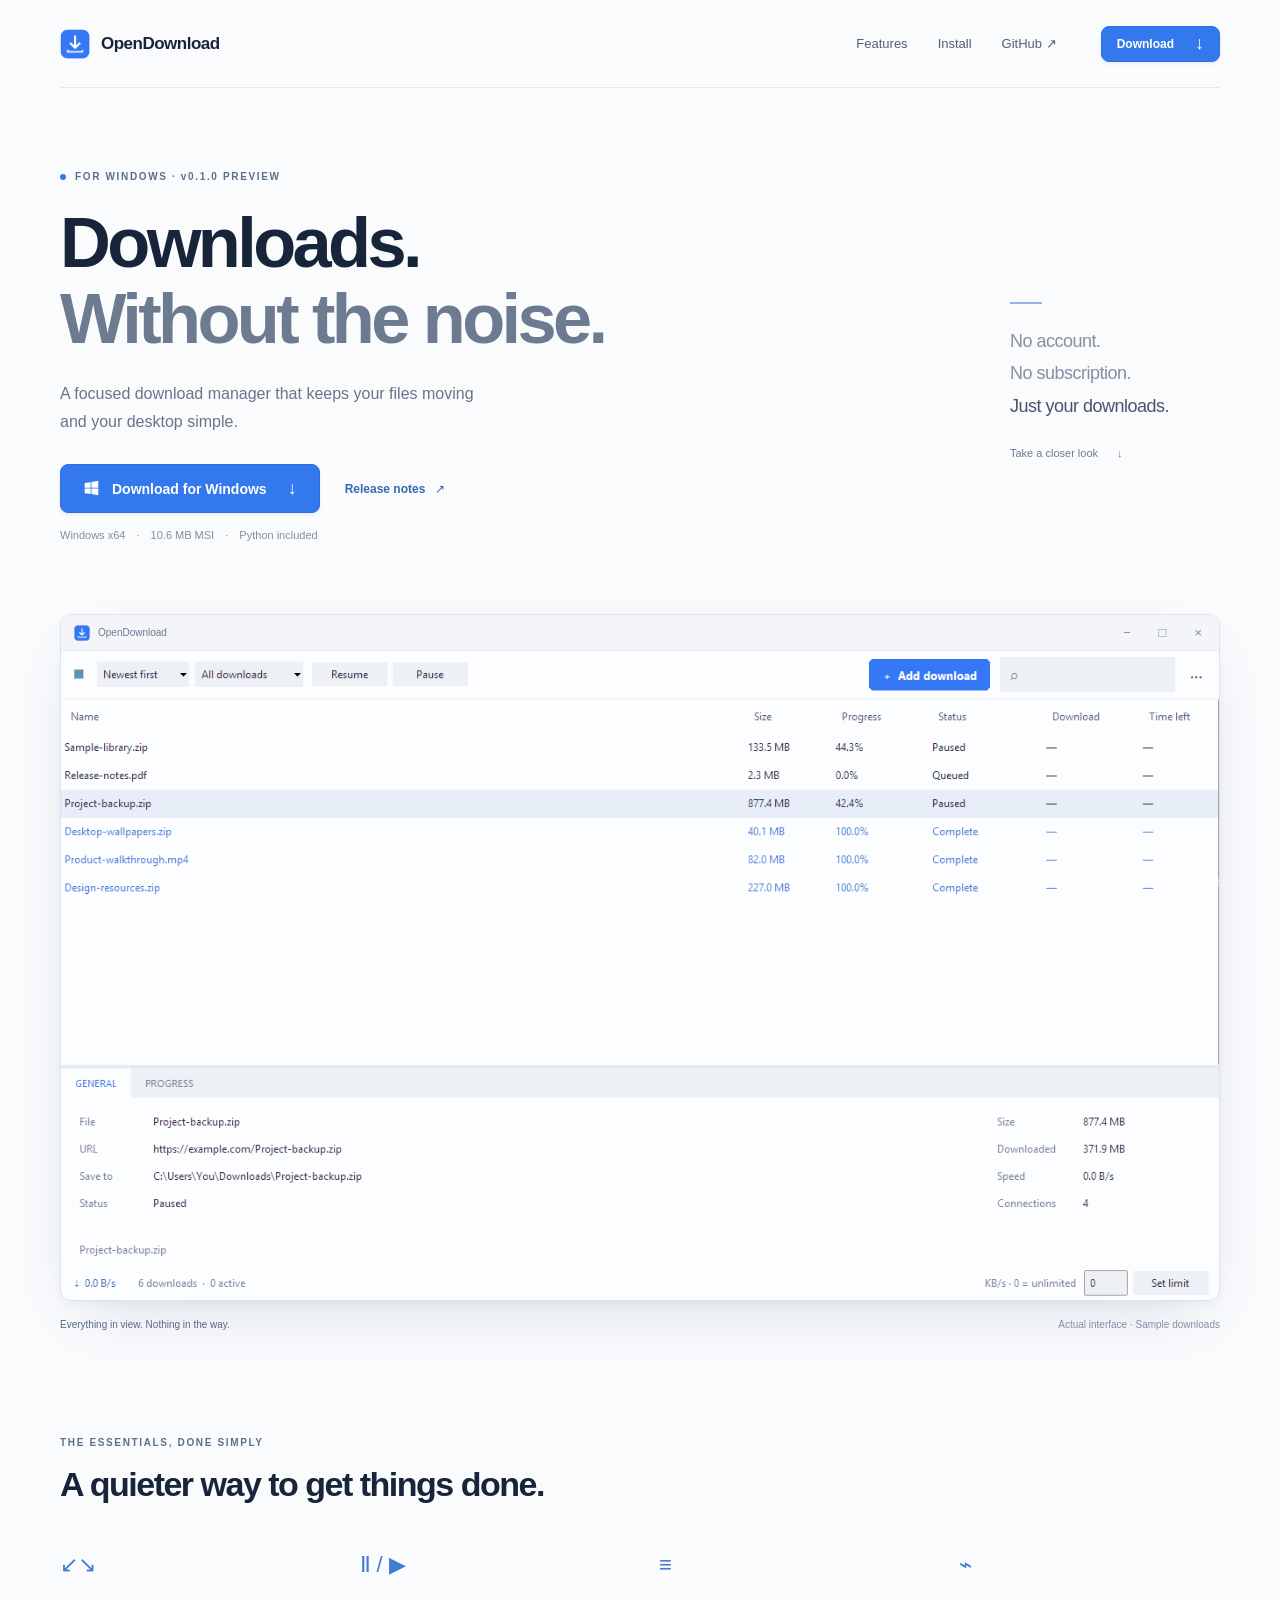
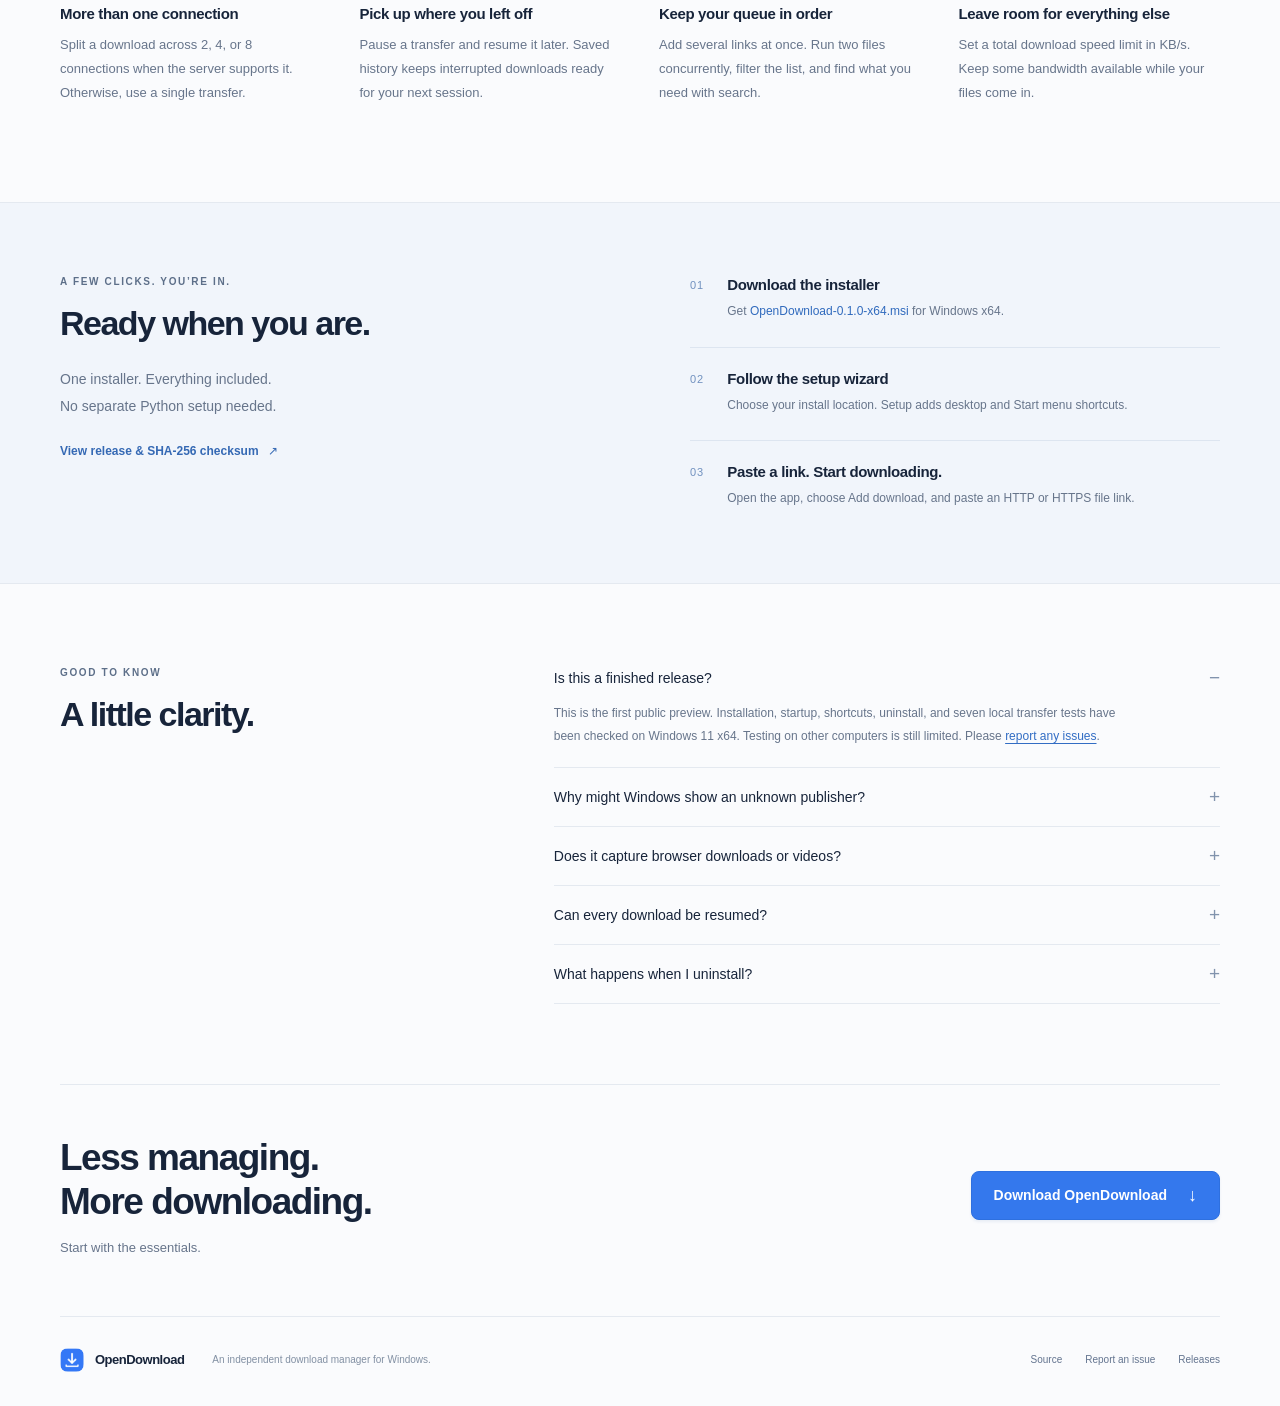
==== docs/index.html @ 3f3a4b5b "Publish OpenDownload preview source and project website" ====
<!doctype html>
<html lang="en">
<head>
  <meta charset="utf-8">
  <meta name="viewport" content="width=device-width, initial-scale=1">
  <meta name="theme-color" content="#fafbfd">
  <meta name="description" content="OpenDownload is a compact Windows download manager with segmented transfers, pause and resume, queues, and speed limits. No account or subscription.">
  <meta property="og:title" content="OpenDownload — Downloads, without the noise.">
  <meta property="og:description" content="A small, focused download manager for Windows. No account. No subscription.">
  <meta property="og:type" content="website">
  <title>OpenDownload — Downloads, without the noise.</title>
  <link rel="icon" href="assets/icon.png" type="image/png">
  <link rel="stylesheet" href="style.css">
</head>
<body>
  <a class="skip" href="#main">Skip to content</a>
  <header class="site-header wrap">
    <a class="brand" href="./" aria-label="OpenDownload home"><img src="assets/icon.png" width="30" height="30" alt="">OpenDownload</a>
    <nav aria-label="Main navigation"><a href="#features">Features</a><a href="#install">Install</a><a href="https://github.com/spatsariya/OpenDownload">GitHub <span aria-hidden="true">↗</span></a></nav>
    <a class="button small" href="https://github.com/spatsariya/OpenDownload/releases/download/v0.1.0/OpenDownload-0.1.0-x64.msi">Download <span aria-hidden="true">↓</span></a>
  </header>
  <main id="main">
    <section class="hero wrap" aria-labelledby="hero-title">
      <div class="hero-copy">
        <p class="eyebrow"><span class="dot"></span> FOR WINDOWS · v0.1.0 PREVIEW</p>
        <h1 id="hero-title">Downloads.<br><span>Without the noise.</span></h1>
        <p class="intro">A focused download manager that keeps your files moving and your desktop simple.</p>
        <div class="hero-actions"><a class="button" href="https://github.com/spatsariya/OpenDownload/releases/download/v0.1.0/OpenDownload-0.1.0-x64.msi"><svg viewBox="0 0 20 20" aria-hidden="true"><path d="M2 3.5 9 2.5V9H2zm8-1.1L18 1v8h-8zM2 10h7v6.5l-7-1zm8 0h8v8l-8-1.4z" fill="currentColor"/></svg>Download for Windows <span aria-hidden="true">↓</span></a><a class="text-link" href="https://github.com/spatsariya/OpenDownload/releases/tag/v0.1.0">Release notes <span aria-hidden="true">↗</span></a></div>
        <p class="download-meta">Windows x64 <span>·</span> 10.6 MB MSI <span>·</span> Python included</p>
      </div>
      <div class="hero-note"><span class="note-line"></span><p>No account.<br>No subscription.<br><strong>Just your downloads.</strong></p><a href="#preview">Take a closer look <span aria-hidden="true">↓</span></a></div>
    </section>
    <section class="preview wrap" id="preview" aria-label="Application preview">
      <div class="app-window"><div class="window-bar"><img src="assets/icon.png" alt="" width="16" height="16"><span>OpenDownload</span><div class="window-controls" aria-hidden="true"><span>−</span><span>□</span><span>×</span></div></div><img class="app-shot" src="assets/app-preview.png" width="1320" height="740" alt="OpenDownload's compact interface showing a download list, file sizes, status, search, and a details pane with sample downloads."></div>
      <div class="preview-caption"><span>Everything in view. Nothing in the way.</span><span>Actual interface · Sample downloads</span></div>
    </section>
    <section class="features wrap" id="features" aria-labelledby="features-title">
      <div class="section-heading"><p class="eyebrow">THE ESSENTIALS, DONE SIMPLY</p><h2 id="features-title">A quieter way to get things done.</h2></div>
      <div class="feature-grid">
        <article><span class="feature-icon" aria-hidden="true">↙↘</span><h3>More than one connection</h3><p>Split a download across 2, 4, or 8 connections when the server supports it. Otherwise, use a single transfer.</p></article>
        <article><span class="feature-icon" aria-hidden="true">Ⅱ / ▶</span><h3>Pick up where you left off</h3><p>Pause a transfer and resume it later. Saved history keeps interrupted downloads ready for your next session.</p></article>
        <article><span class="feature-icon" aria-hidden="true">≡</span><h3>Keep your queue in order</h3><p>Add several links at once. Run two files concurrently, filter the list, and find what you need with search.</p></article>
        <article><span class="feature-icon" aria-hidden="true">⌁</span><h3>Leave room for everything else</h3><p>Set a total download speed limit in KB/s. Keep some bandwidth available while your files come in.</p></article>
      </div>
    </section>
    <section class="install-section" id="install" aria-labelledby="install-title"><div class="wrap install-layout">
      <div><p class="eyebrow">A FEW CLICKS. YOU’RE IN.</p><h2 id="install-title">Ready when you are.</h2><p class="install-intro">One installer. Everything included.<br>No separate Python setup needed.</p><a class="text-link" href="https://github.com/spatsariya/OpenDownload/releases/tag/v0.1.0">View release &amp; SHA-256 checksum <span aria-hidden="true">↗</span></a></div>
      <ol class="steps"><li><span class="step-number">01</span><div><h3>Download the installer</h3><p>Get <a href="https://github.com/spatsariya/OpenDownload/releases/download/v0.1.0/OpenDownload-0.1.0-x64.msi">OpenDownload-0.1.0-x64.msi</a> for Windows x64.</p></div></li><li><span class="step-number">02</span><div><h3>Follow the setup wizard</h3><p>Choose your install location. Setup adds desktop and Start menu shortcuts.</p></div></li><li><span class="step-number">03</span><div><h3>Paste a link. Start downloading.</h3><p>Open the app, choose Add download, and paste an HTTP or HTTPS file link.</p></div></li></ol>
    </div></section>
    <section class="faq wrap" aria-labelledby="faq-title"><div><p class="eyebrow">GOOD TO KNOW</p><h2 id="faq-title">A little clarity.</h2></div><div class="questions">
      <details open><summary>Is this a finished release?</summary><p>This is the first public preview. Installation, startup, shortcuts, uninstall, and seven local transfer tests have been checked on Windows 11 x64. Testing on other computers is still limited. Please <a href="https://github.com/spatsariya/OpenDownload/issues">report any issues</a>.</p></details>
      <details><summary>Why might Windows show an unknown publisher?</summary><p>The installer and app are unsigned. There is no paid code-signing certificate. Download from this project's GitHub release and compare the SHA-256 checksum if you want to verify the file. A matching checksum verifies the downloaded bytes; it is not a security certification.</p></details>
      <details><summary>Does it capture browser downloads or videos?</summary><p>Not in this preview. Add direct HTTP or HTTPS file links manually. Browser interception, authenticated browser sessions, video extraction, scheduled starts, and automatic retries are not included.</p></details>
      <details><summary>Can every download be resumed?</summary><p>Resume and segmented transfers depend on the server's range support and file validators. If the remote file changes, OpenDownload starts fresh to avoid combining different versions. Some links restart instead of resuming.</p></details>
      <details><summary>What happens when I uninstall?</summary><p>Uninstall from Windows Settings → Apps → Installed apps → OpenDownload. Your downloaded files and history are preserved. History is stored locally under <code>%LOCALAPPDATA%\OpenDownload</code>. Download URLs, including private signed links, are saved in that local history.</p></details>
    </div></section>
    <section class="final-cta wrap"><div><h2>Less managing.<br>More downloading.</h2><p>Start with the essentials.</p></div><a class="button" href="https://github.com/spatsariya/OpenDownload/releases/download/v0.1.0/OpenDownload-0.1.0-x64.msi">Download OpenDownload <span aria-hidden="true">↓</span></a></section>
  </main>
  <footer class="wrap"><a class="brand" href="./"><img src="assets/icon.png" alt="" width="24" height="24">OpenDownload</a><p>An independent download manager for Windows.</p><div><a href="https://github.com/spatsariya/OpenDownload">Source</a><a href="https://github.com/spatsariya/OpenDownload/issues">Report an issue</a><a href="https://github.com/spatsariya/OpenDownload/releases">Releases</a></div></footer>
</body>
</html>
---- docs/style.css ----
:root{--ink:#17243a;--muted:#67758b;--blue:#3478ed;--line:#e4e9f0;--paper:#fafbfd}*{box-sizing:border-box}html{scroll-behavior:smooth;scroll-padding-top:28px}body{margin:0;background:var(--paper);color:var(--ink);font-family:Inter,"Segoe UI",Arial,sans-serif;-webkit-font-smoothing:antialiased}a{color:inherit;text-decoration:none}a:hover{color:var(--blue)}button,a,summary{-webkit-tap-highlight-color:transparent}a:focus-visible,summary:focus-visible{outline:3px solid #75a8ff;outline-offset:5px;border-radius:4px}.wrap{width:min(1160px,calc(100% - 80px));margin-inline:auto}.site-header{height:88px;display:flex;align-items:center;gap:40px;border-bottom:1px solid var(--line)}.brand{display:inline-flex;align-items:center;gap:11px;font-weight:650;font-size:17px;letter-spacing:-.5px}.brand img{border-radius:8px}.site-header nav{display:flex;gap:30px;margin-left:auto;font-size:13px;color:#526078}.site-header .button{margin-left:4px}.button{display:inline-flex;align-items:center;justify-content:center;gap:12px;min-height:49px;padding:0 22px;background:var(--blue);border:1px solid #2e70df;color:#fff;border-radius:8px;font-size:14px;font-weight:550;box-shadow:0 2px 3px #194e9b14;transition:background .15s,transform .15s}.button:hover{color:white;background:#2468db;transform:translateY(-1px)}.button svg{width:17px;height:17px}.button.small{min-height:36px;padding-inline:15px;font-size:12px}.button>span:last-child{margin-left:9px;font-size:18px}.hero{display:flex;justify-content:space-between;align-items:center;gap:50px;padding-top:83px;padding-bottom:51px}.eyebrow{display:flex;align-items:center;gap:9px;font-size:10px;font-weight:650;letter-spacing:1.65px;color:#5d6f89;margin:0 0 23px}.dot{width:6px;height:6px;border-radius:50%;background:var(--blue)}h1{font-weight:600;font-size:clamp(44px,5.5vw,72px);line-height:1.08;letter-spacing:-3.6px;margin:0 0 23px}h1 span{color:#6d7b91}.intro{font-size:16px;line-height:1.75;max-width:440px;color:var(--muted);margin-bottom:28px}.hero-actions{display:flex;align-items:center;gap:25px}.text-link{font-size:12px;font-weight:550;color:#3569b4}.text-link span{margin-left:6px}.download-meta{font-size:11px;color:#8290a4;margin-top:16px}.download-meta span{padding:0 8px}.hero-note{padding:40px 0 0 35px;flex:0 0 245px}.note-line{display:block;width:32px;height:2px;background:#91b5eb;margin-bottom:21px}.hero-note p{font-size:18px;line-height:1.8;letter-spacing:-.5px;color:#8490a2;margin:0 0 21px}.hero-note strong{font-weight:500;color:#45556f}.hero-note a{font-size:11px;color:#6a7d98}.hero-note a span{margin-left:16px}.preview{padding-top:11px}.app-window{overflow:hidden;border:1px solid #dce3ed;border-radius:11px;background:white;box-shadow:0 24px 64px -25px #213f7033,0 3px 8px #263b5808}.window-bar{height:36px;background:#f3f5f9;display:flex;align-items:center;gap:8px;padding-left:13px;font-size:10px;color:#6c7b91;border-bottom:1px solid #e4e9f0}.window-controls{margin-left:auto;display:flex;align-items:center;gap:28px;padding-right:17px;font-size:13px;color:#8190a3}.app-shot{display:block;width:100%;height:auto}.preview-caption{display:flex;justify-content:space-between;gap:15px;font-size:10px;color:#8390a4;margin-top:18px}.preview-caption span:first-child{color:#586980}.features{padding-top:107px;padding-bottom:97px}.section-heading .eyebrow{margin-bottom:16px}h2{font-size:34px;letter-spacing:-1.5px;line-height:1.2;font-weight:550;margin:0}h3{font-size:15px;letter-spacing:-.35px;font-weight:600}.feature-grid{display:grid;grid-template-columns:repeat(4,1fr);gap:38px;margin-top:47px}.feature-icon{display:block;height:35px;font-size:22px;color:#427bd0;font-weight:500}.feature-grid h3{margin:18px 0 11px}.feature-grid p{font-size:13px;line-height:1.85;color:var(--muted);margin:0}.install-section{border-block:1px solid var(--line);background:#f1f5fb;padding:73px 0}.install-layout{display:grid;grid-template-columns:1fr 1fr;gap:100px}.install-layout .eyebrow{margin-bottom:16px}.install-intro{font-size:14px;line-height:1.9;color:var(--muted);margin:22px 0}.steps{list-style:none;padding:0;margin:0}.steps li{display:flex;gap:23px;padding:0 0 24px;margin:0 0 22px;border-bottom:1px solid #dde5f0}.steps li:last-child{margin:0;padding:0;border:0}.step-number{font-size:11px;letter-spacing:1px;color:#7191bf;padding-top:3px}.steps h3{margin:0 0 8px}.steps p{font-size:12px;line-height:1.8;color:var(--muted);margin:0}.steps a{color:#306abd;overflow-wrap:anywhere}.faq{padding-top:83px;padding-bottom:80px;display:grid;grid-template-columns:1fr 1.65fr;gap:90px}.faq .eyebrow{margin-bottom:16px}.questions details{border-bottom:1px solid var(--line);padding:18px 0}.questions details:first-child{padding-top:0}summary{display:flex;align-items:center;justify-content:space-between;gap:20px;list-style:none;cursor:pointer;font-size:14px;font-weight:500}summary::-webkit-details-marker{display:none}summary::after{content:'+';font-size:19px;font-weight:400;color:#8193ad}details[open] summary::after{content:'−'}details p{font-size:12px;color:var(--muted);line-height:1.9;max-width:580px;margin:13px 24px 1px 0}details p a{color:#326dc4;text-decoration:underline;text-underline-offset:3px}code{font-size:11px;overflow-wrap:anywhere}.final-cta{padding:51px 0 61px;border-top:1px solid var(--line);display:flex;align-items:center;justify-content:space-between}.final-cta h2{font-size:37px}.final-cta p{font-size:13px;color:var(--muted);margin:16px 0 0}footer{border-top:1px solid var(--line);padding:27px 0 31px;display:flex;align-items:center;gap:28px}footer .brand{font-size:13px}footer p{font-size:10px;color:#8290a3}footer>div{margin-left:auto;display:flex;gap:23px;font-size:10px;color:#63748f}.skip{position:absolute;top:-80px;left:20px;padding:10px;background:white;z-index:10}.skip:focus{top:12px}@media(min-width:1450px){.hero{padding-top:100px}}@media(max-width:900px){.wrap{width:calc(100% - 48px)}.hero-note{flex-basis:180px;padding-left:0}.feature-grid{grid-template-columns:repeat(2,1fr);gap:36px}.install-layout{gap:45px}.faq{gap:40px}h1{letter-spacing:-2.5px}footer p{display:none}}@media(max-width:620px){.wrap{width:calc(100% - 36px)}.site-header{height:73px;gap:12px}.brand{font-size:15px}.site-header nav{gap:14px;font-size:11px}.site-header nav a:first-child,.site-header .button{display:none}.hero{padding-top:52px;padding-bottom:33px}.hero-note{display:none}h1{font-size:46px;letter-spacing:-2.7px}.intro{font-size:14px}.hero-actions{gap:17px;flex-wrap:wrap}.button{font-size:12px;padding-inline:17px}.download-meta{font-size:10px}.download-meta span{padding-inline:4px}.preview-caption{font-size:9px}.preview-caption span:first-child{display:none}.window-bar{height:27px}.app-window{border-radius:7px}.features{padding-top:66px;padding-bottom:57px}h2{font-size:28px;letter-spacing:-1.1px}.eyebrow{font-size:9px;letter-spacing:1.2px}.feature-grid{gap:30px 23px;margin-top:34px}.feature-grid h3{font-size:13px}.feature-grid p{font-size:12px}.install-section{padding:49px 0}.install-layout{grid-template-columns:1fr;gap:36px}.faq{grid-template-columns:1fr;gap:32px;padding-top:51px;padding-bottom:52px}.final-cta{padding:36px 0;gap:24px;align-items:flex-start;flex-direction:column}.final-cta h2{font-size:32px}footer{gap:15px;align-items:flex-start}footer>div{gap:12px;flex-wrap:wrap;justify-content:flex-end}footer .brand{font-size:11px;white-space:nowrap}}@media(prefers-reduced-motion:reduce){html{scroll-behavior:auto}.button{transition:none}.button:hover{transform:none}}
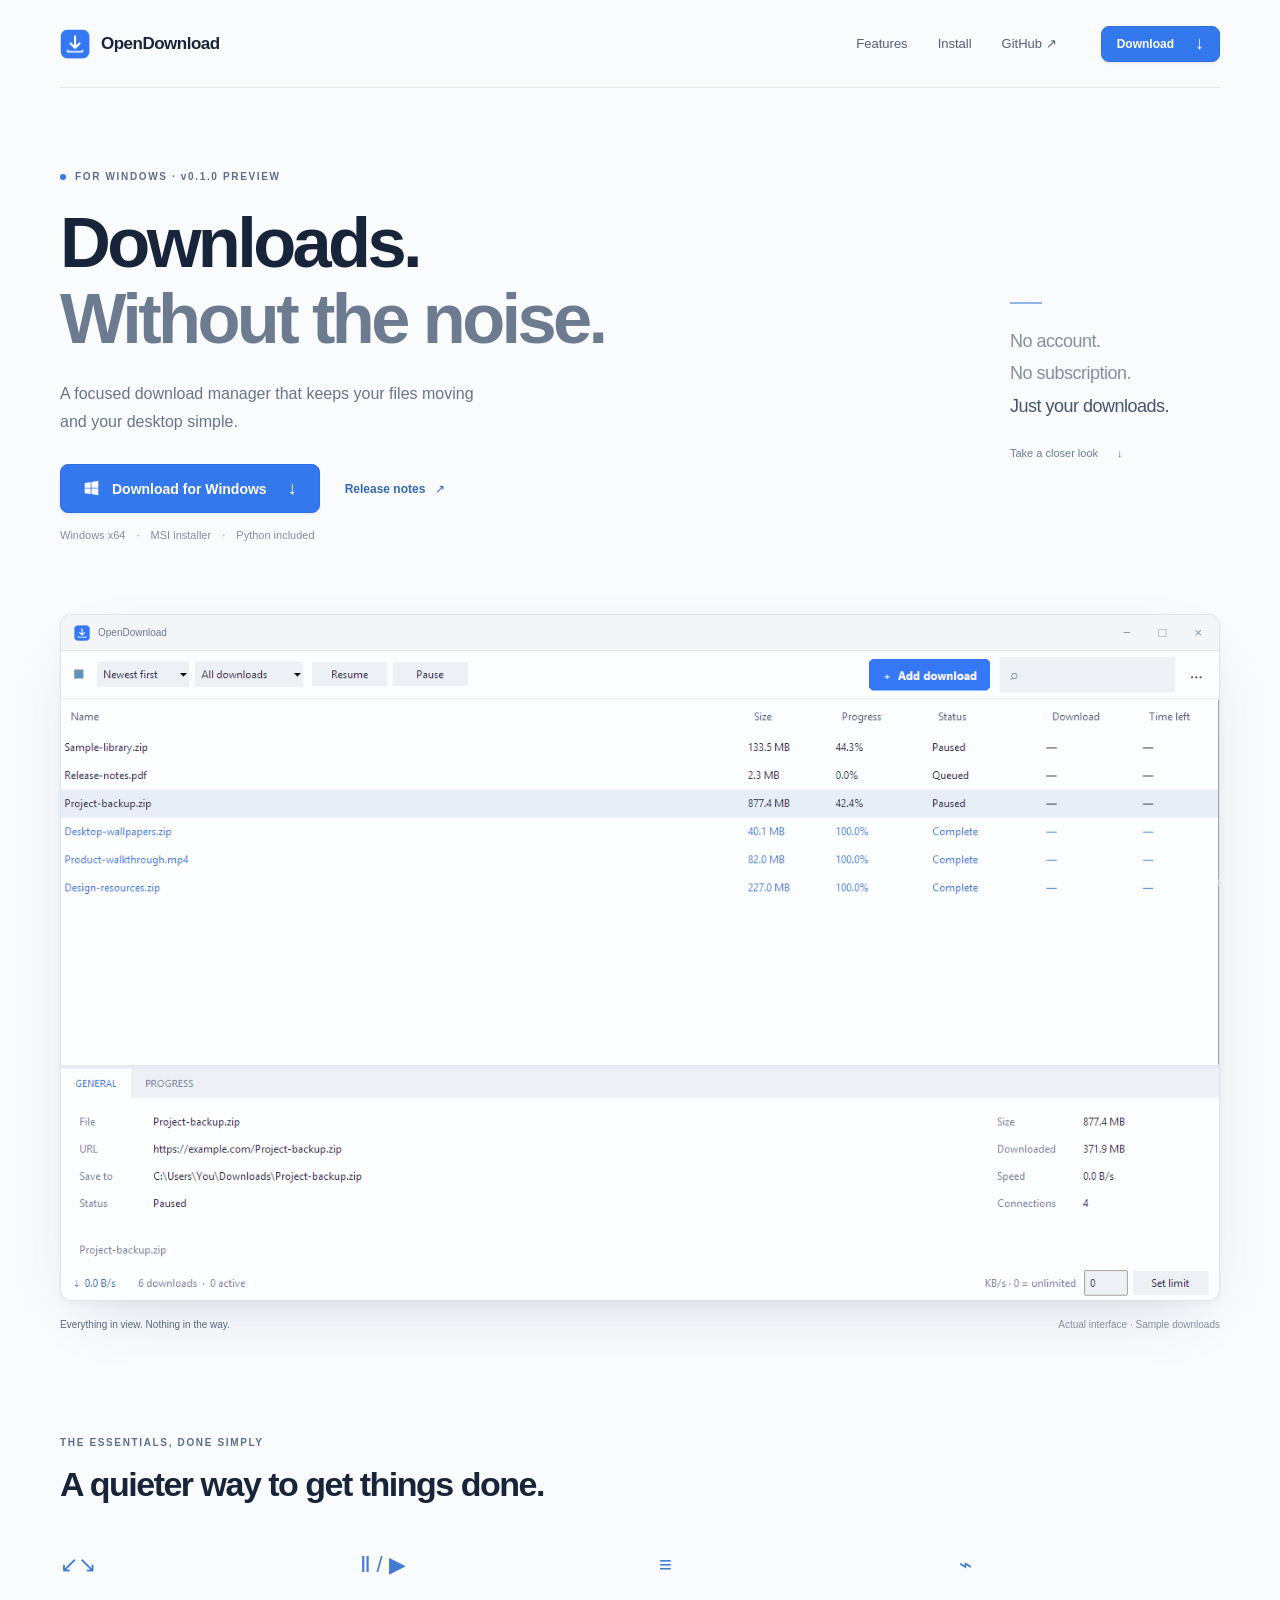
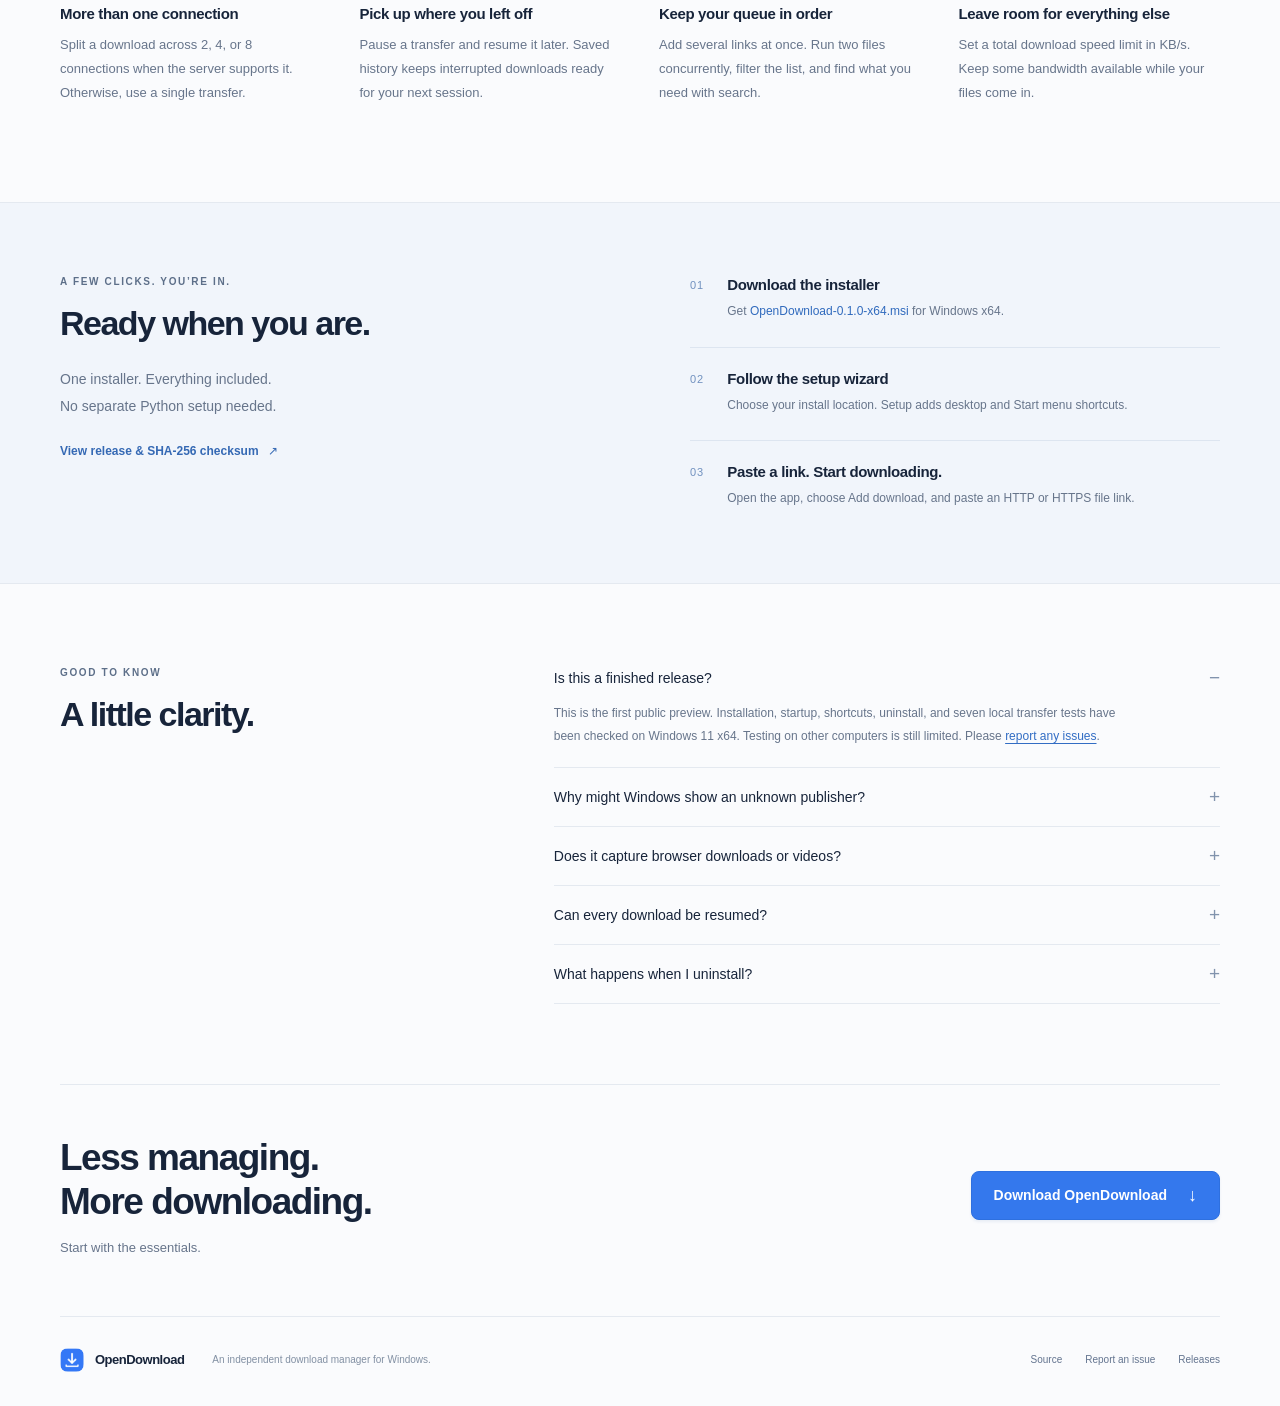
==== commit dad5665c: "Keep download details accurate for the public Windows build" ====
--- a/docs/index.html
+++ b/docs/index.html
@@ -26,7 +26,7 @@
         <h1 id="hero-title">Downloads.<br><span>Without the noise.</span></h1>
         <p class="intro">A focused download manager that keeps your files moving and your desktop simple.</p>
         <div class="hero-actions"><a class="button" href="https://github.com/spatsariya/OpenDownload/releases/download/v0.1.0/OpenDownload-0.1.0-x64.msi"><svg viewBox="0 0 20 20" aria-hidden="true"><path d="M2 3.5 9 2.5V9H2zm8-1.1L18 1v8h-8zM2 10h7v6.5l-7-1zm8 0h8v8l-8-1.4z" fill="currentColor"/></svg>Download for Windows <span aria-hidden="true">↓</span></a><a class="text-link" href="https://github.com/spatsariya/OpenDownload/releases/tag/v0.1.0">Release notes <span aria-hidden="true">↗</span></a></div>
-        <p class="download-meta">Windows x64 <span>·</span> 10.6 MB MSI <span>·</span> Python included</p>
+        <p class="download-meta">Windows x64 <span>·</span> MSI installer <span>·</span> Python included</p>
       </div>
       <div class="hero-note"><span class="note-line"></span><p>No account.<br>No subscription.<br><strong>Just your downloads.</strong></p><a href="#preview">Take a closer look <span aria-hidden="true">↓</span></a></div>
     </section>
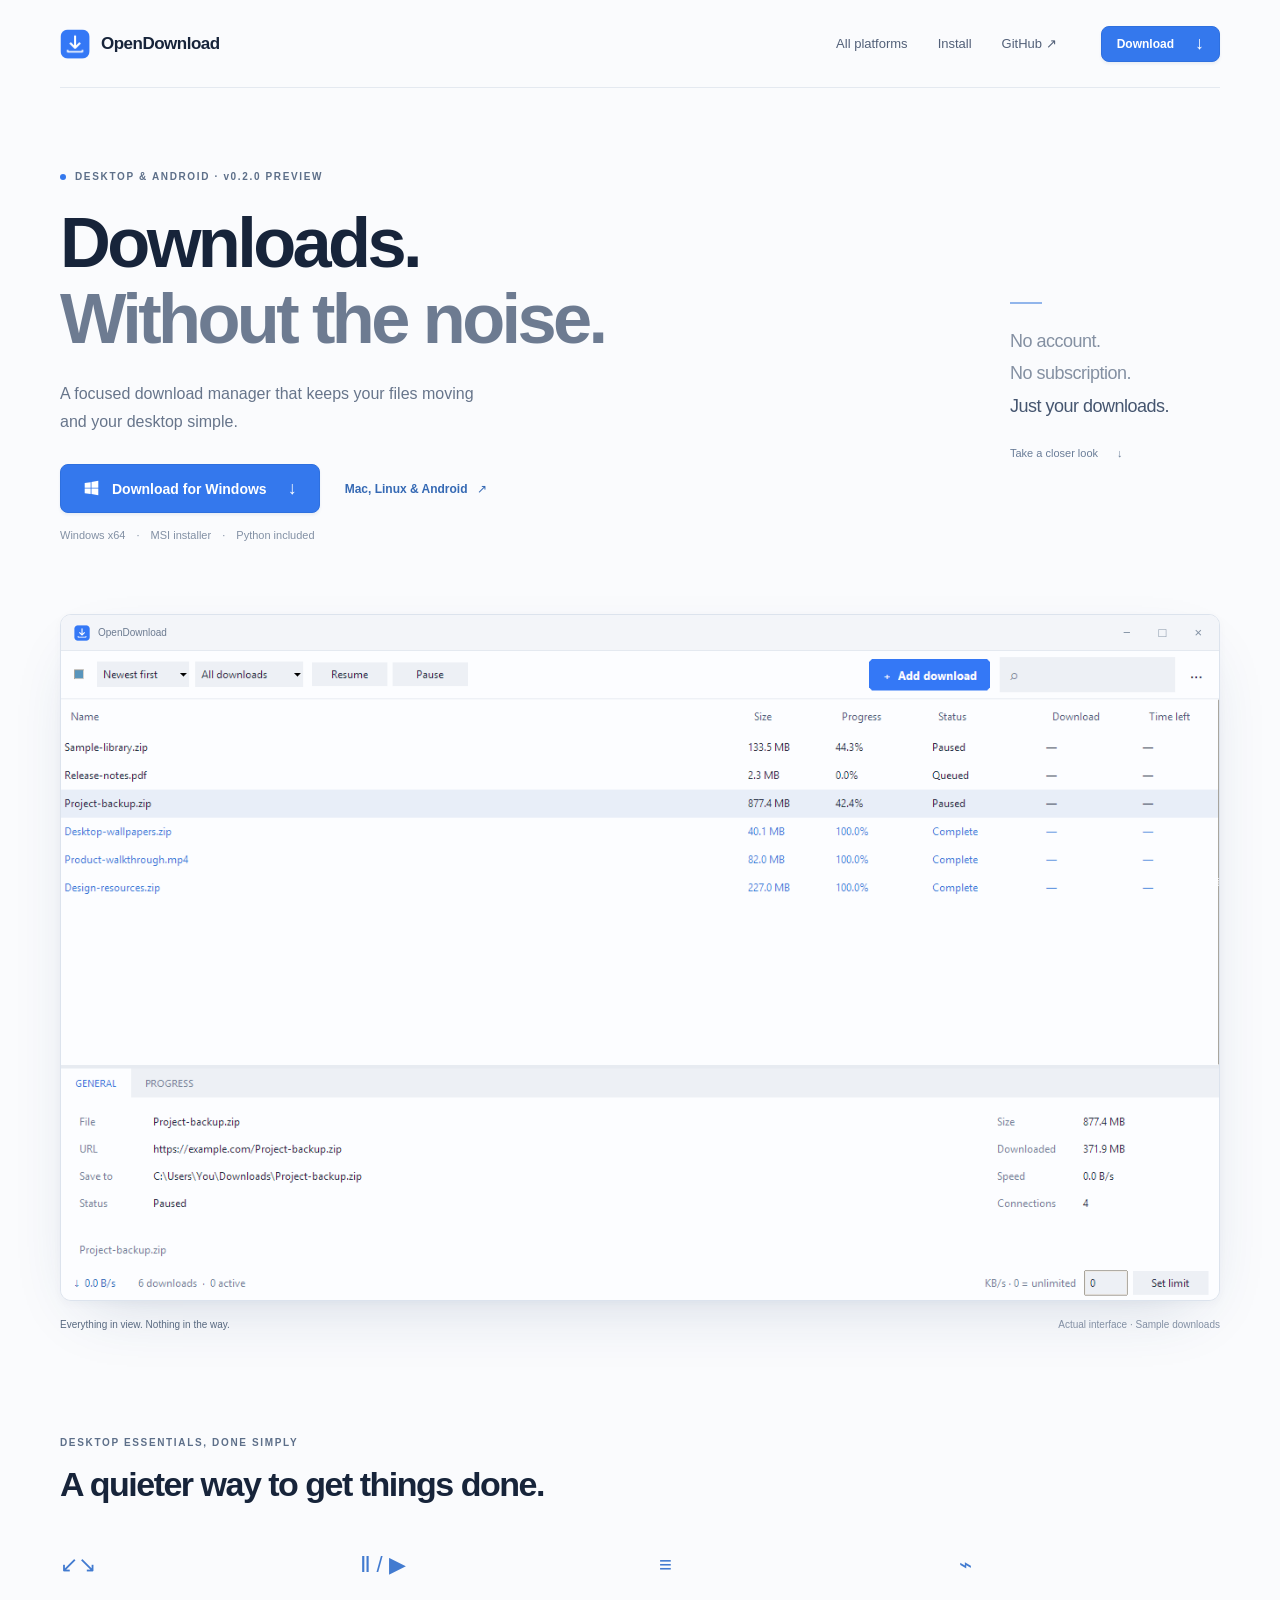
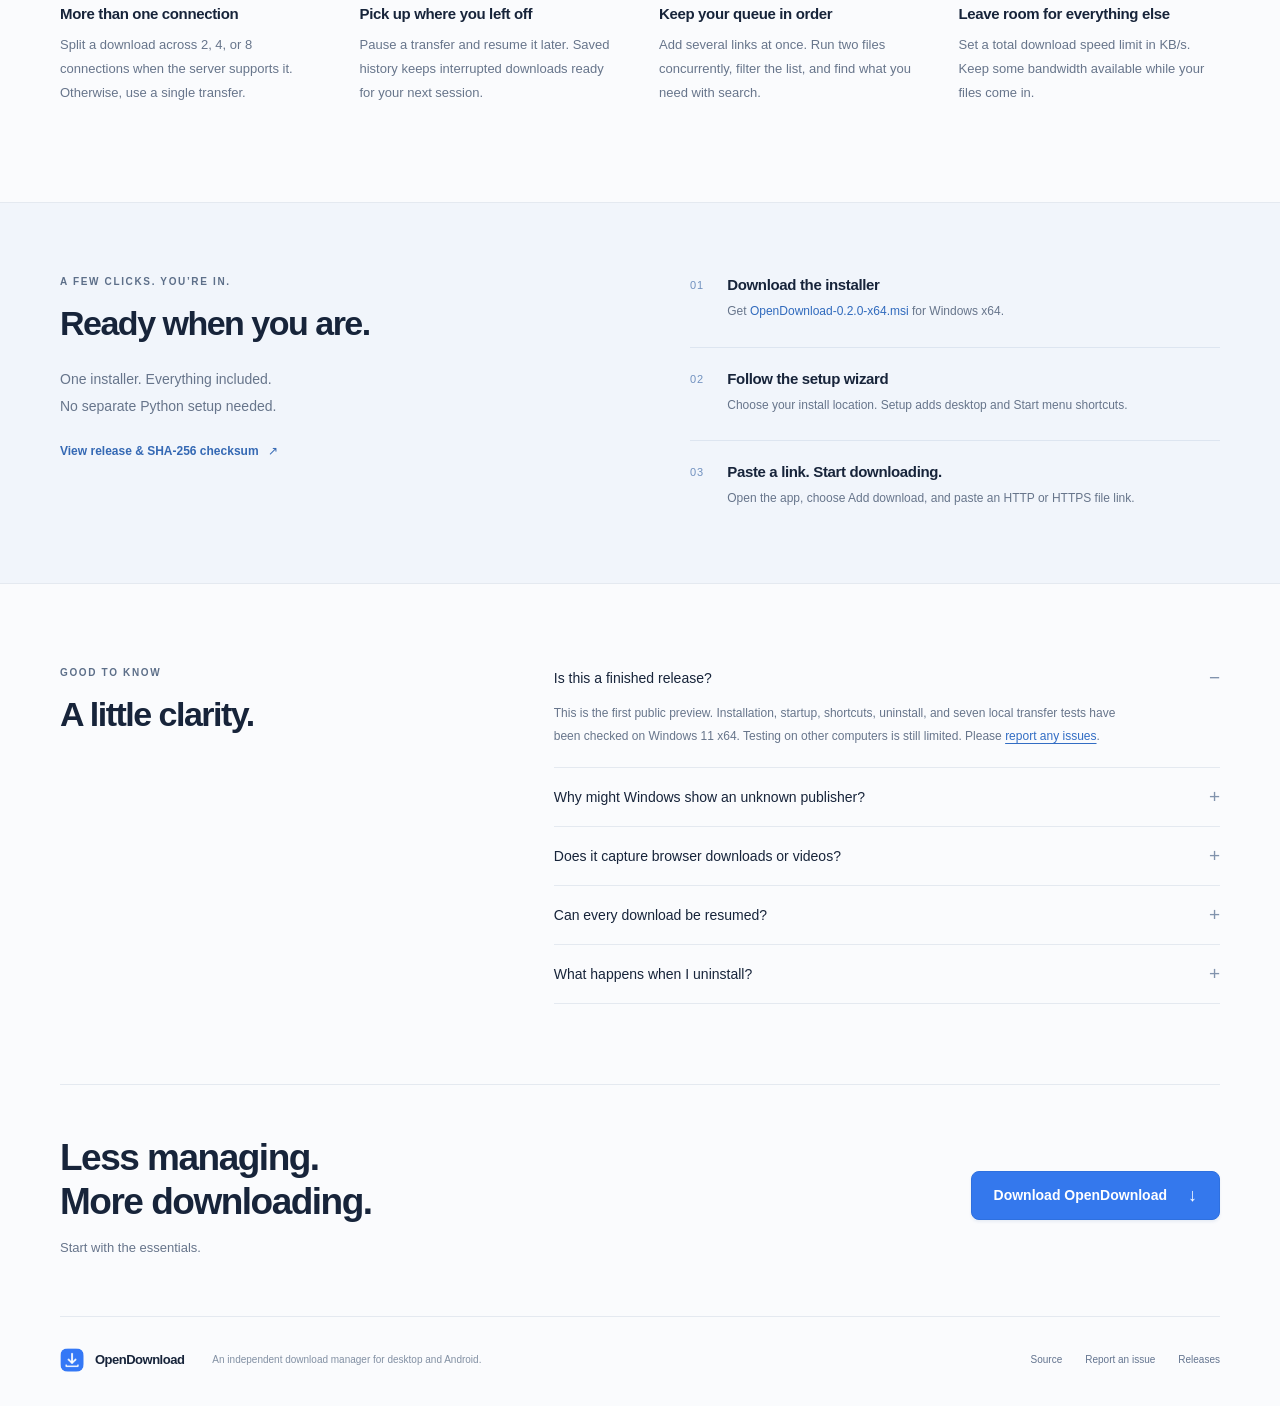
==== commit eb3a97a8: "Publish cross-platform download page, release notes, and verified checksums" ====
--- a/docs/index.html
+++ b/docs/index.html
@@ -16,16 +16,16 @@
   <a class="skip" href="#main">Skip to content</a>
   <header class="site-header wrap">
     <a class="brand" href="./" aria-label="OpenDownload home"><img src="assets/icon.png" width="30" height="30" alt="">OpenDownload</a>
-    <nav aria-label="Main navigation"><a href="#features">Features</a><a href="#install">Install</a><a href="https://github.com/spatsariya/OpenDownload">GitHub <span aria-hidden="true">↗</span></a></nav>
-    <a class="button small" href="https://github.com/spatsariya/OpenDownload/releases/download/v0.1.0/OpenDownload-0.1.0-x64.msi">Download <span aria-hidden="true">↓</span></a>
+    <nav aria-label="Main navigation"><a href="downloads.html">All platforms</a><a href="#install">Install</a><a href="https://github.com/spatsariya/OpenDownload">GitHub <span aria-hidden="true">↗</span></a></nav>
+    <a class="button small" href="https://github.com/spatsariya/OpenDownload/releases/download/v0.2.0/OpenDownload-0.2.0-x64.msi">Download <span aria-hidden="true">↓</span></a>
   </header>
   <main id="main">
     <section class="hero wrap" aria-labelledby="hero-title">
       <div class="hero-copy">
-        <p class="eyebrow"><span class="dot"></span> FOR WINDOWS · v0.1.0 PREVIEW</p>
+        <p class="eyebrow"><span class="dot"></span> DESKTOP &amp; ANDROID · v0.2.0 PREVIEW</p>
         <h1 id="hero-title">Downloads.<br><span>Without the noise.</span></h1>
         <p class="intro">A focused download manager that keeps your files moving and your desktop simple.</p>
-        <div class="hero-actions"><a class="button" href="https://github.com/spatsariya/OpenDownload/releases/download/v0.1.0/OpenDownload-0.1.0-x64.msi"><svg viewBox="0 0 20 20" aria-hidden="true"><path d="M2 3.5 9 2.5V9H2zm8-1.1L18 1v8h-8zM2 10h7v6.5l-7-1zm8 0h8v8l-8-1.4z" fill="currentColor"/></svg>Download for Windows <span aria-hidden="true">↓</span></a><a class="text-link" href="https://github.com/spatsariya/OpenDownload/releases/tag/v0.1.0">Release notes <span aria-hidden="true">↗</span></a></div>
+        <div class="hero-actions"><a class="button" href="https://github.com/spatsariya/OpenDownload/releases/download/v0.2.0/OpenDownload-0.2.0-x64.msi"><svg viewBox="0 0 20 20" aria-hidden="true"><path d="M2 3.5 9 2.5V9H2zm8-1.1L18 1v8h-8zM2 10h7v6.5l-7-1zm8 0h8v8l-8-1.4z" fill="currentColor"/></svg>Download for Windows <span aria-hidden="true">↓</span></a><a class="text-link" href="downloads.html">Mac, Linux &amp; Android <span aria-hidden="true">↗</span></a></div>
         <p class="download-meta">Windows x64 <span>·</span> MSI installer <span>·</span> Python included</p>
       </div>
       <div class="hero-note"><span class="note-line"></span><p>No account.<br>No subscription.<br><strong>Just your downloads.</strong></p><a href="#preview">Take a closer look <span aria-hidden="true">↓</span></a></div>
@@ -35,7 +35,7 @@
       <div class="preview-caption"><span>Everything in view. Nothing in the way.</span><span>Actual interface · Sample downloads</span></div>
     </section>
     <section class="features wrap" id="features" aria-labelledby="features-title">
-      <div class="section-heading"><p class="eyebrow">THE ESSENTIALS, DONE SIMPLY</p><h2 id="features-title">A quieter way to get things done.</h2></div>
+      <div class="section-heading"><p class="eyebrow">DESKTOP ESSENTIALS, DONE SIMPLY</p><h2 id="features-title">A quieter way to get things done.</h2></div>
       <div class="feature-grid">
         <article><span class="feature-icon" aria-hidden="true">↙↘</span><h3>More than one connection</h3><p>Split a download across 2, 4, or 8 connections when the server supports it. Otherwise, use a single transfer.</p></article>
         <article><span class="feature-icon" aria-hidden="true">Ⅱ / ▶</span><h3>Pick up where you left off</h3><p>Pause a transfer and resume it later. Saved history keeps interrupted downloads ready for your next session.</p></article>
@@ -44,8 +44,8 @@
       </div>
     </section>
     <section class="install-section" id="install" aria-labelledby="install-title"><div class="wrap install-layout">
-      <div><p class="eyebrow">A FEW CLICKS. YOU’RE IN.</p><h2 id="install-title">Ready when you are.</h2><p class="install-intro">One installer. Everything included.<br>No separate Python setup needed.</p><a class="text-link" href="https://github.com/spatsariya/OpenDownload/releases/tag/v0.1.0">View release &amp; SHA-256 checksum <span aria-hidden="true">↗</span></a></div>
-      <ol class="steps"><li><span class="step-number">01</span><div><h3>Download the installer</h3><p>Get <a href="https://github.com/spatsariya/OpenDownload/releases/download/v0.1.0/OpenDownload-0.1.0-x64.msi">OpenDownload-0.1.0-x64.msi</a> for Windows x64.</p></div></li><li><span class="step-number">02</span><div><h3>Follow the setup wizard</h3><p>Choose your install location. Setup adds desktop and Start menu shortcuts.</p></div></li><li><span class="step-number">03</span><div><h3>Paste a link. Start downloading.</h3><p>Open the app, choose Add download, and paste an HTTP or HTTPS file link.</p></div></li></ol>
+      <div><p class="eyebrow">A FEW CLICKS. YOU’RE IN.</p><h2 id="install-title">Ready when you are.</h2><p class="install-intro">One installer. Everything included.<br>No separate Python setup needed.</p><a class="text-link" href="https://github.com/spatsariya/OpenDownload/releases/tag/v0.2.0">View release &amp; SHA-256 checksum <span aria-hidden="true">↗</span></a></div>
+      <ol class="steps"><li><span class="step-number">01</span><div><h3>Download the installer</h3><p>Get <a href="https://github.com/spatsariya/OpenDownload/releases/download/v0.2.0/OpenDownload-0.2.0-x64.msi">OpenDownload-0.2.0-x64.msi</a> for Windows x64.</p></div></li><li><span class="step-number">02</span><div><h3>Follow the setup wizard</h3><p>Choose your install location. Setup adds desktop and Start menu shortcuts.</p></div></li><li><span class="step-number">03</span><div><h3>Paste a link. Start downloading.</h3><p>Open the app, choose Add download, and paste an HTTP or HTTPS file link.</p></div></li></ol>
     </div></section>
     <section class="faq wrap" aria-labelledby="faq-title"><div><p class="eyebrow">GOOD TO KNOW</p><h2 id="faq-title">A little clarity.</h2></div><div class="questions">
       <details open><summary>Is this a finished release?</summary><p>This is the first public preview. Installation, startup, shortcuts, uninstall, and seven local transfer tests have been checked on Windows 11 x64. Testing on other computers is still limited. Please <a href="https://github.com/spatsariya/OpenDownload/issues">report any issues</a>.</p></details>
@@ -54,8 +54,8 @@
       <details><summary>Can every download be resumed?</summary><p>Resume and segmented transfers depend on the server's range support and file validators. If the remote file changes, OpenDownload starts fresh to avoid combining different versions. Some links restart instead of resuming.</p></details>
       <details><summary>What happens when I uninstall?</summary><p>Uninstall from Windows Settings → Apps → Installed apps → OpenDownload. Your downloaded files and history are preserved. History is stored locally under <code>%LOCALAPPDATA%\OpenDownload</code>. Download URLs, including private signed links, are saved in that local history.</p></details>
     </div></section>
-    <section class="final-cta wrap"><div><h2>Less managing.<br>More downloading.</h2><p>Start with the essentials.</p></div><a class="button" href="https://github.com/spatsariya/OpenDownload/releases/download/v0.1.0/OpenDownload-0.1.0-x64.msi">Download OpenDownload <span aria-hidden="true">↓</span></a></section>
+    <section class="final-cta wrap"><div><h2>Less managing.<br>More downloading.</h2><p>Start with the essentials.</p></div><a class="button" href="https://github.com/spatsariya/OpenDownload/releases/download/v0.2.0/OpenDownload-0.2.0-x64.msi">Download OpenDownload <span aria-hidden="true">↓</span></a></section>
   </main>
-  <footer class="wrap"><a class="brand" href="./"><img src="assets/icon.png" alt="" width="24" height="24">OpenDownload</a><p>An independent download manager for Windows.</p><div><a href="https://github.com/spatsariya/OpenDownload">Source</a><a href="https://github.com/spatsariya/OpenDownload/issues">Report an issue</a><a href="https://github.com/spatsariya/OpenDownload/releases">Releases</a></div></footer>
+  <footer class="wrap"><a class="brand" href="./"><img src="assets/icon.png" alt="" width="24" height="24">OpenDownload</a><p>An independent download manager for desktop and Android.</p><div><a href="https://github.com/spatsariya/OpenDownload">Source</a><a href="https://github.com/spatsariya/OpenDownload/issues">Report an issue</a><a href="https://github.com/spatsariya/OpenDownload/releases">Releases</a></div></footer>
 </body>
 </html>
